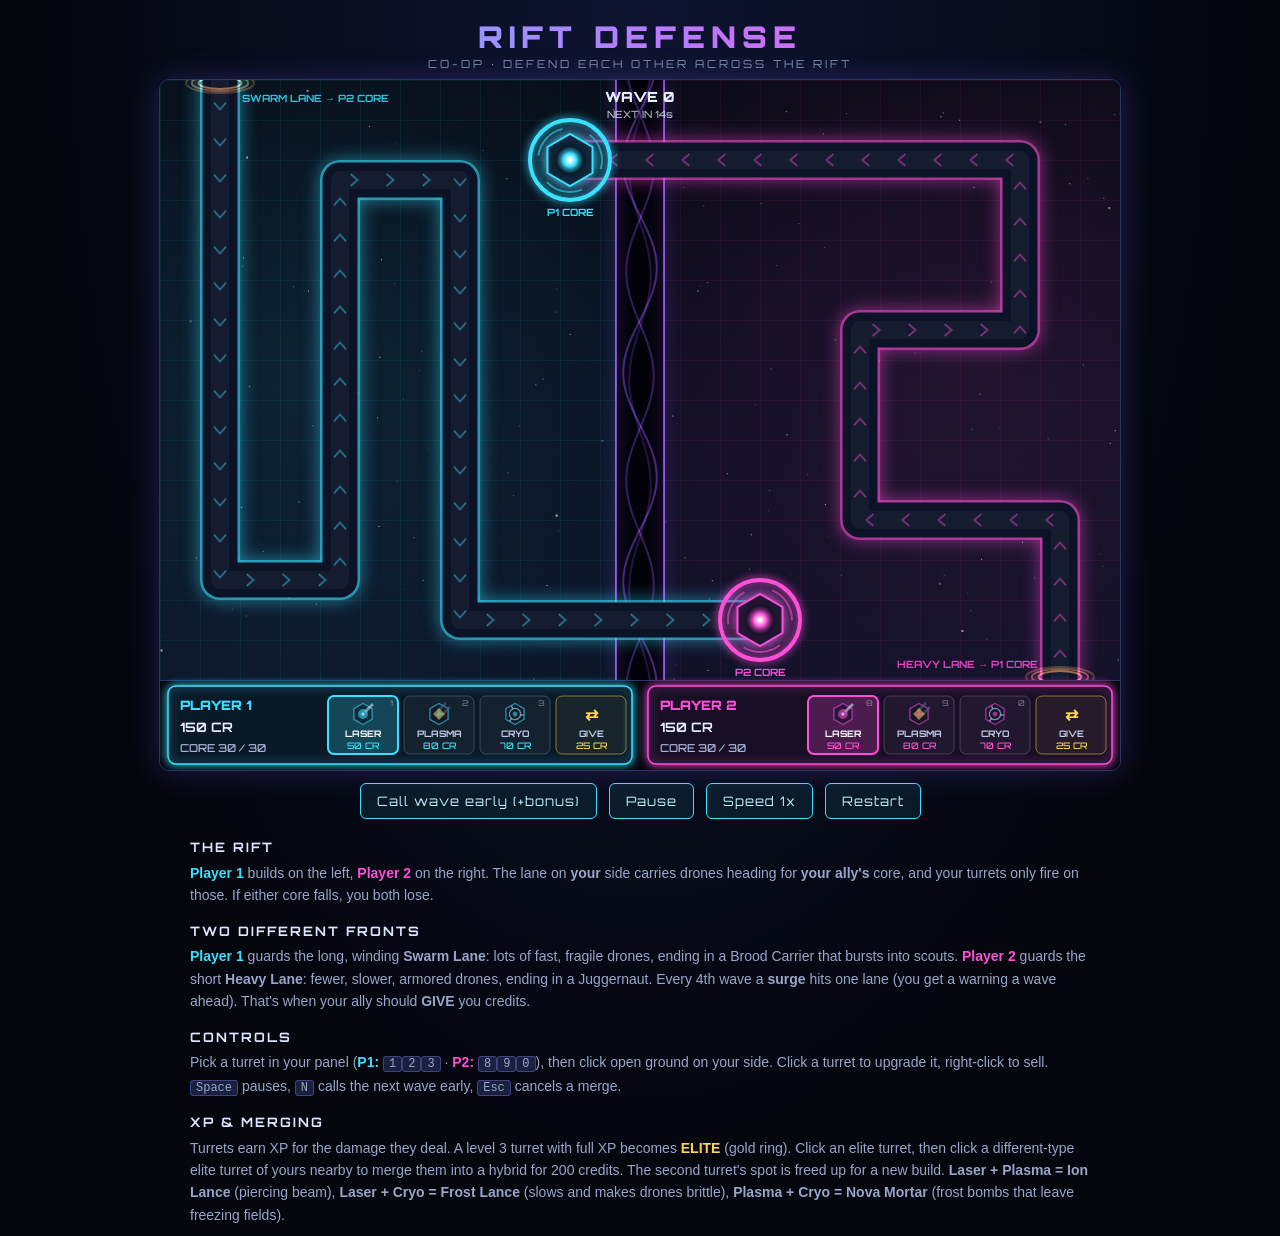
==== index.html @ a4ca843e "Add files via upload" ====
<!DOCTYPE html>
<html>
<head>
  <meta charset="utf-8">
  <meta name="viewport" content="width=device-width, initial-scale=1">
  <title>Rift Defense</title>
  <link rel="preconnect" href="https://fonts.googleapis.com">
  <link href="https://fonts.googleapis.com/css2?family=Orbitron:wght@500;700;900&display=swap" rel="stylesheet">
  <link rel="stylesheet" href="css/style.css">
</head>
<body>
  <h1>RIFT DEFENSE</h1>
  <div class="sub">CO-OP · DEFEND EACH OTHER ACROSS THE RIFT</div>
  <canvas id="game" width="960" height="690"></canvas>
  <div class="controls">
    <button id="callWave">Call wave early (+bonus)</button>
    <button id="pause">Pause</button>
    <button id="speed">Speed 1x</button>
    <button id="restart">Restart</button>
  </div>
  <div class="help">
    <h3>THE RIFT</h3>
    <span class="p1">Player 1</span> builds on the left, <span class="p2">Player 2</span> on the right.
    The lane on <b>your</b> side carries drones heading for <b>your ally's</b> core, and your turrets only fire on those.
    If either core falls, you both lose.
    <h3>TWO DIFFERENT FRONTS</h3>
    <span class="p1">Player 1</span> guards the long, winding <b>Swarm Lane</b>: lots of fast, fragile drones, ending in a Brood Carrier that bursts into scouts.
    <span class="p2">Player 2</span> guards the short <b>Heavy Lane</b>: fewer, slower, armored drones, ending in a Juggernaut.
    Every 4th wave a <b>surge</b> hits one lane (you get a warning a wave ahead). That's when your ally should <b>GIVE</b> you credits.
    <h3>CONTROLS</h3>
    Pick a turret in your panel (<span class="p1">P1:</span> <kbd>1</kbd><kbd>2</kbd><kbd>3</kbd> · <span class="p2">P2:</span> <kbd>8</kbd><kbd>9</kbd><kbd>0</kbd>),
    then click open ground on your side. Click a turret to upgrade it, right-click to sell.
    <kbd>Space</kbd> pauses, <kbd>N</kbd> calls the next wave early, <kbd>Esc</kbd> cancels a merge.
    <h3>XP &amp; MERGING</h3>
    Turrets earn XP for the damage they deal. A level 3 turret with full XP becomes <span class="gold">ELITE</span> (gold ring).
    Click an elite turret, then click a different-type elite turret of yours nearby to merge them into a hybrid for 200 credits.
    The second turret's spot is freed up for a new build.
    <b>Laser + Plasma = Ion Lance</b> (piercing beam), <b>Laser + Cryo = Frost Lance</b> (slows and makes drones brittle),
    <b>Plasma + Cryo = Nova Mortar</b> (frost bombs that leave freezing fields).
  </div>

  <!-- Order matters: later files use things defined in earlier ones -->
  <script src="js/config.js"></script>
  <script src="js/game.js"></script>
  <script src="js/render.js"></script>
  <script src="js/input.js"></script>
  <script src="js/main.js"></script>
</body>
</html>
---- css/style.css ----
body {
  background: radial-gradient(ellipse at top, #0d1430 0%, #04060d 70%);
  color: #dfe6ff; font-family: "Orbitron", sans-serif;
  text-align: center; margin: 0; padding: 12px; min-height: 100vh; box-sizing: border-box;
}
h1 {
  margin: 6px 0 2px; font-size: 30px; font-weight: 900; letter-spacing: 6px;
  background: linear-gradient(90deg, #38e1ff, #b77bff, #ff4fd8);
  -webkit-background-clip: text; background-clip: text; color: transparent;
}
.sub { font-size: 11px; letter-spacing: 3px; color: #7f8bb3; margin-bottom: 6px; }
canvas {
  display: block; margin: 8px auto; max-width: 100%;
  border: 1px solid #2a3560; border-radius: 10px; cursor: crosshair;
  box-shadow: 0 0 30px rgba(120, 90, 255, 0.25);
}
.controls button {
  font-family: "Orbitron", sans-serif; font-size: 13px; letter-spacing: 1px;
  padding: 9px 16px; margin: 4px; border-radius: 6px; cursor: pointer;
  background: rgba(56, 225, 255, 0.08); color: #bfefff; border: 1px solid #38e1ff;
}
.controls button:hover { background: rgba(56, 225, 255, 0.2); }
.help {
  max-width: 900px; margin: 10px auto 0; color: #9aa5c9; font-family: sans-serif;
  font-size: 14px; line-height: 1.6; text-align: left;
}
.help h3 { font-family: "Orbitron", sans-serif; font-size: 13px; letter-spacing: 2px; color: #dfe6ff; margin: 14px 0 4px; }
.p1 { color: #38e1ff; font-weight: bold; }
.p2 { color: #ff4fd8; font-weight: bold; }
.gold { color: #ffd34d; font-weight: bold; }
kbd { background: #1a2140; border: 1px solid #3a4680; border-radius: 3px; padding: 0 5px; font-size: 12px; }
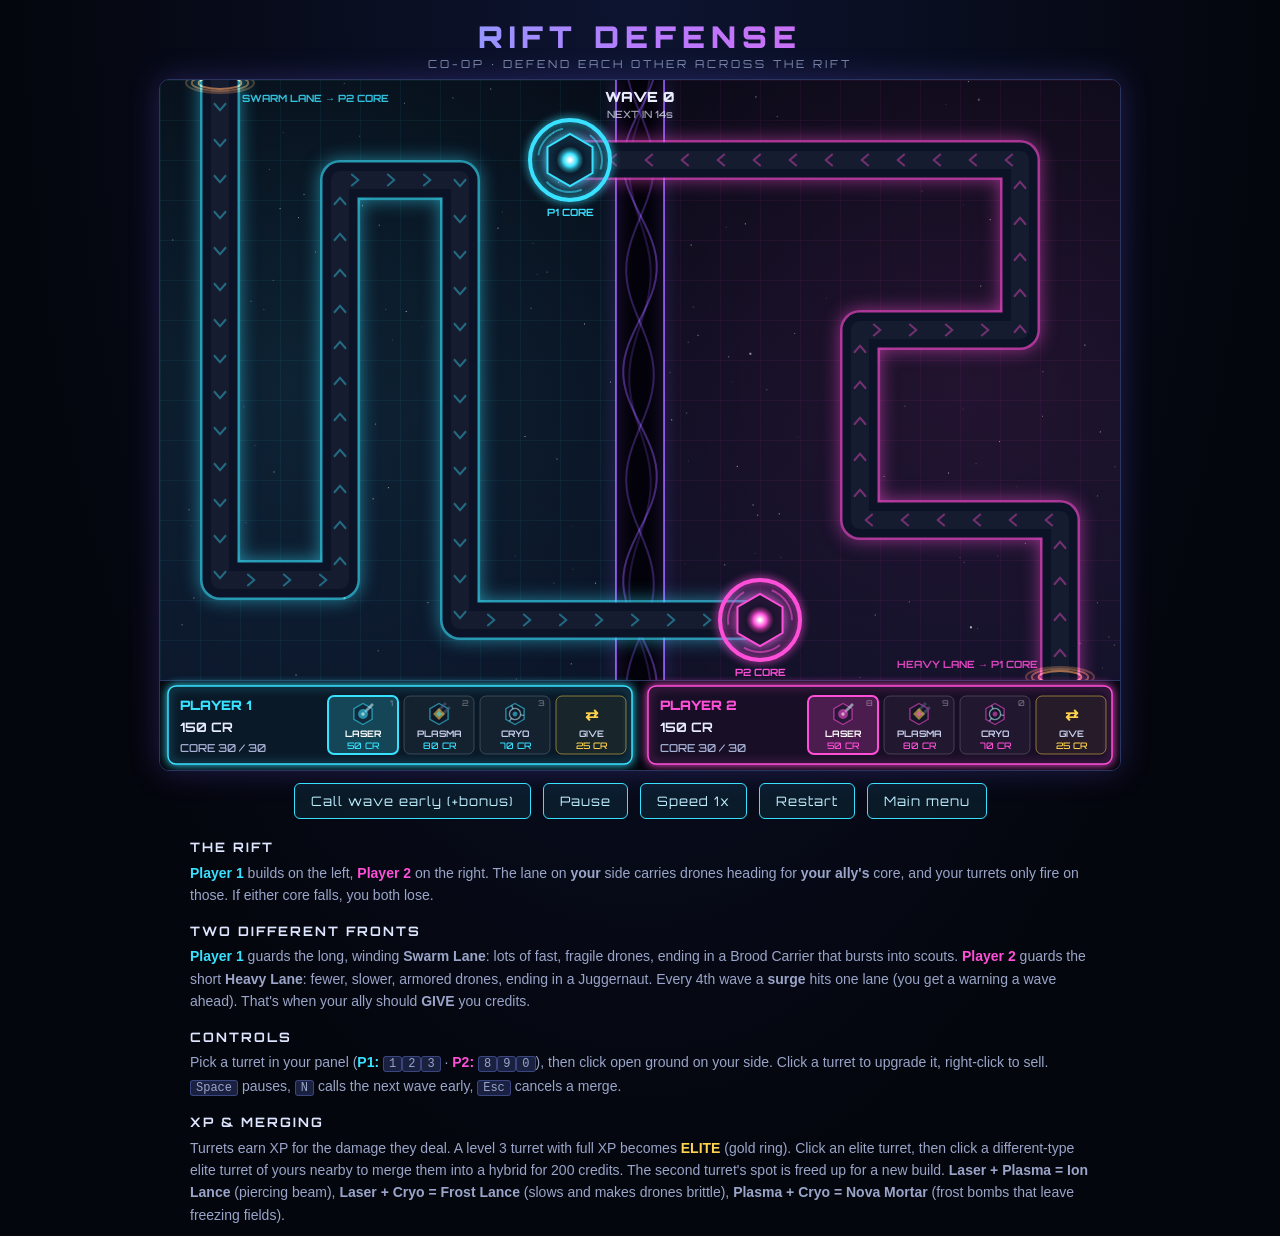
==== commit 7ee7661c: "Add title screen" ====
--- a/index.html
+++ b/index.html
@@ -17,6 +17,7 @@
     <button id="pause">Pause</button>
     <button id="speed">Speed 1x</button>
     <button id="restart">Restart</button>
+    <button id="menu">Main menu</button>
   </div>
   <div class="help">
     <h3>THE RIFT</h3>
@@ -43,6 +44,7 @@
   <script src="js/config.js"></script>
   <script src="js/game.js"></script>
   <script src="js/render.js"></script>
+  <script src="js/screens.js"></script>
   <script src="js/input.js"></script>
   <script src="js/main.js"></script>
 </body>
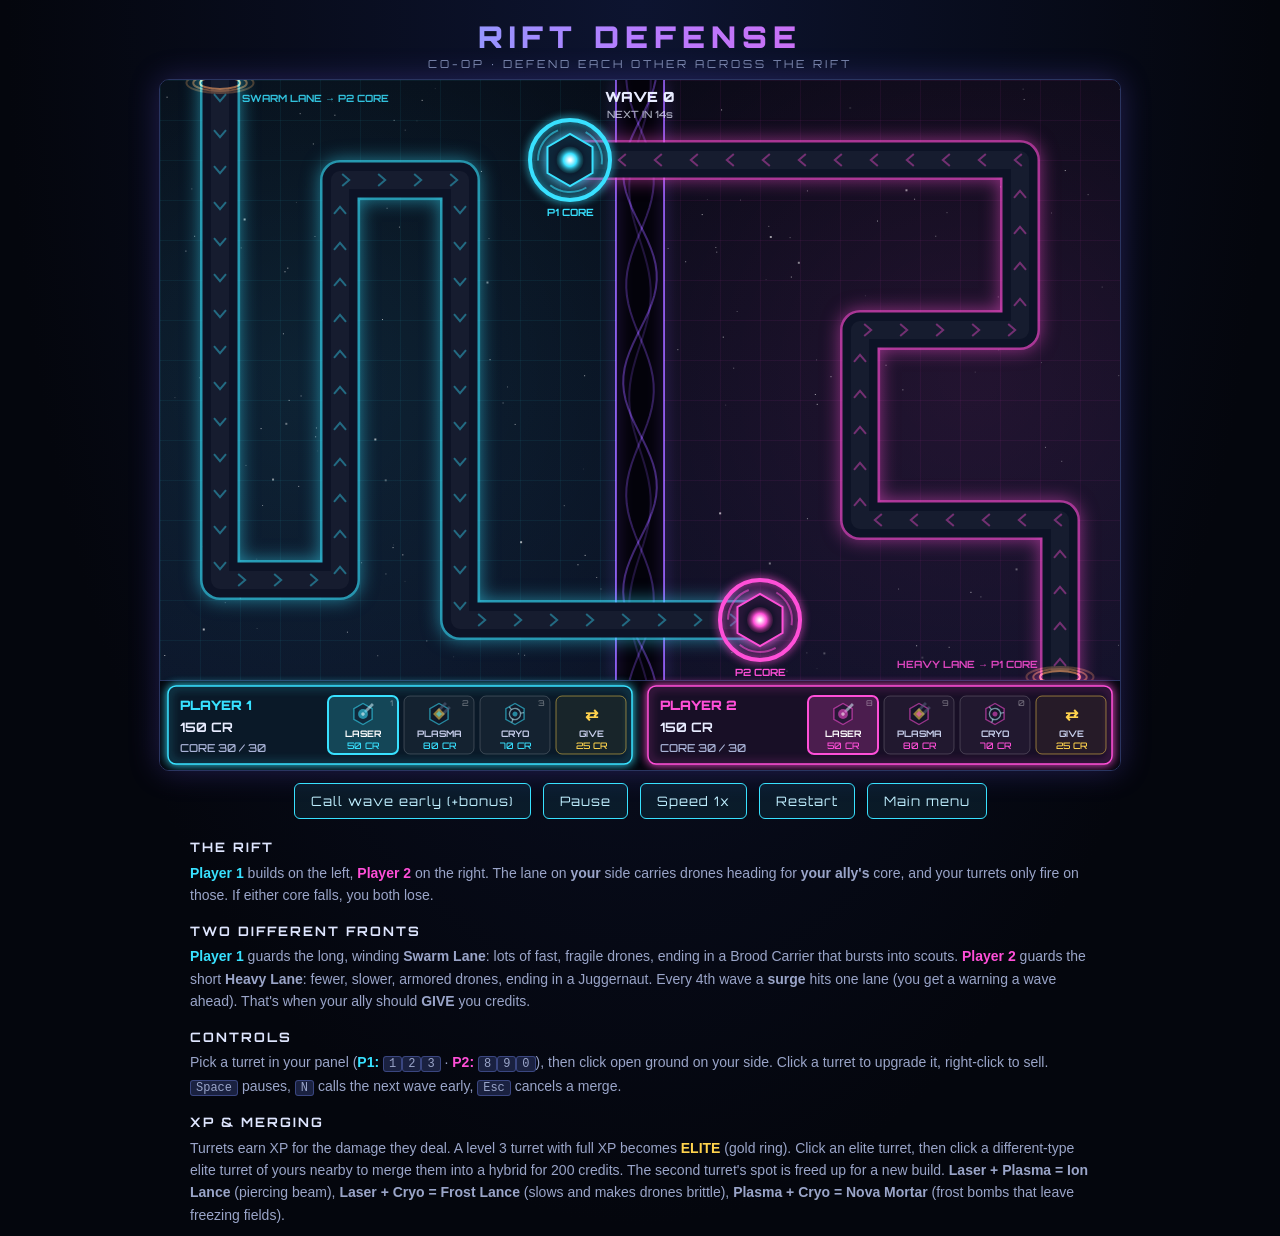
==== commit ebe3b5c2: "Add tutorial" ====
--- a/index.html
+++ b/index.html
@@ -45,6 +45,7 @@
   <script src="js/game.js"></script>
   <script src="js/render.js"></script>
   <script src="js/screens.js"></script>
+  <script src="js/tutorial.js"></script>
   <script src="js/input.js"></script>
   <script src="js/main.js"></script>
 </body>
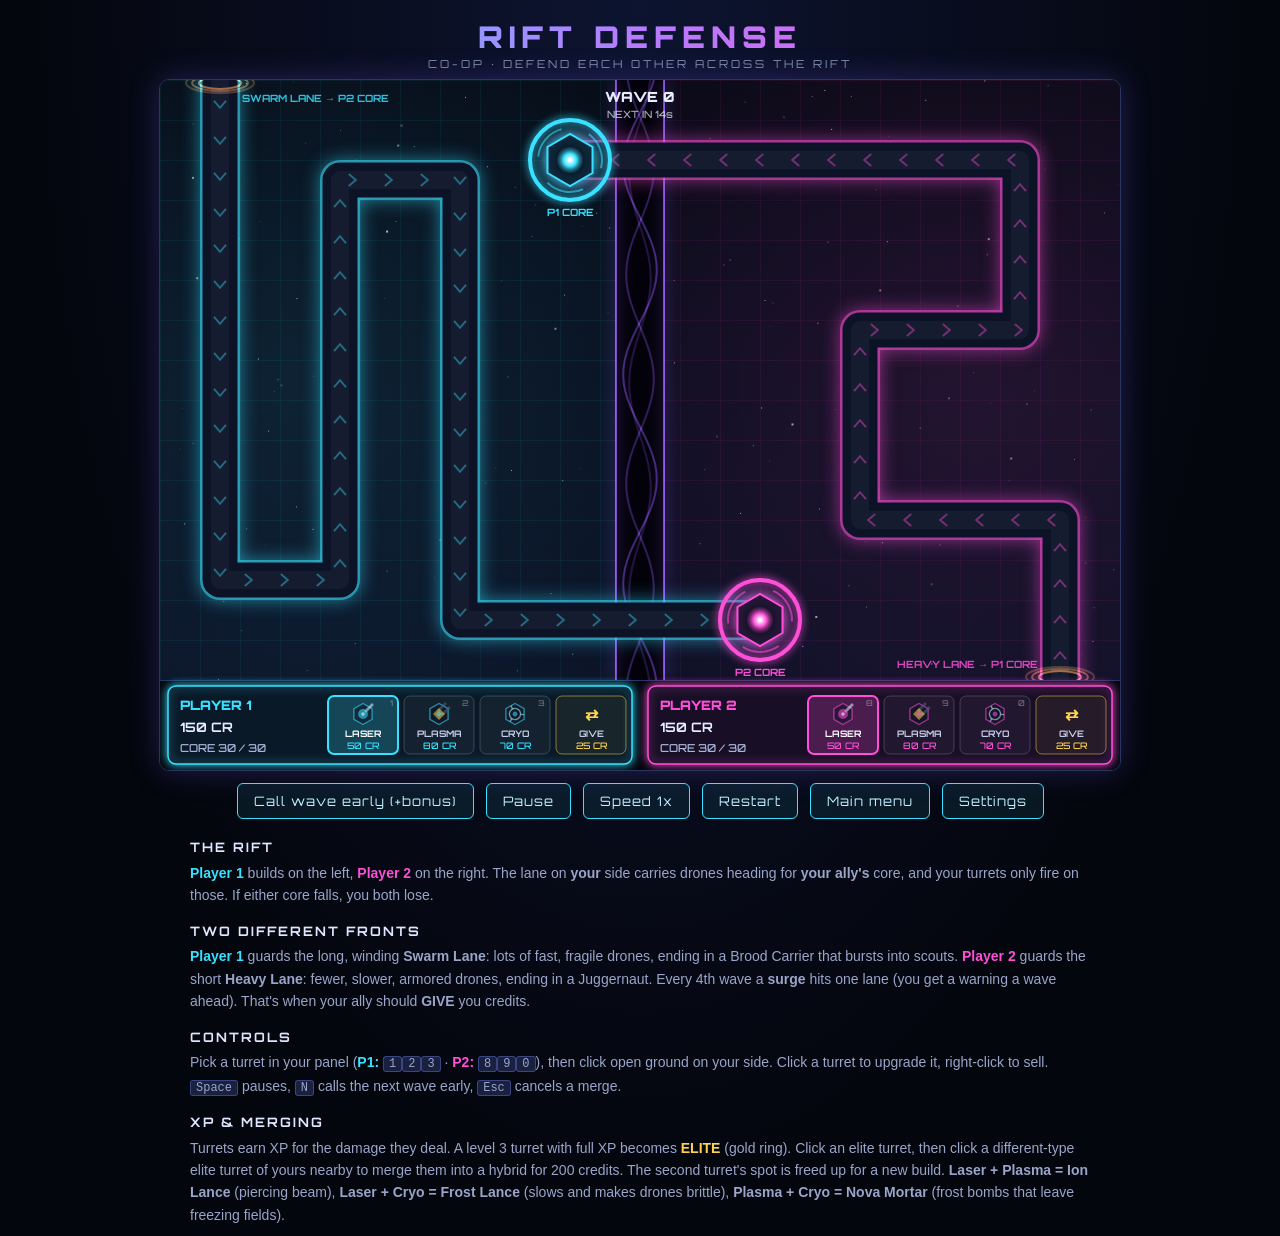
==== commit 0222f0d1: "Add audio" ====
--- a/index.html
+++ b/index.html
@@ -11,13 +11,35 @@
 <body>
   <h1>RIFT DEFENSE</h1>
   <div class="sub">CO-OP · DEFEND EACH OTHER ACROSS THE RIFT</div>
-  <canvas id="game" width="960" height="690"></canvas>
+  <div class="stage">
+    <canvas id="game" width="960" height="690"></canvas>
+    <div id="settings" class="settings" hidden>
+      <div class="settings-card">
+        <h2>SETTINGS</h2>
+        <div class="row">
+          <label for="musicVol">MUSIC</label>
+          <input type="range" id="musicVol" min="0" max="100" step="5">
+          <span class="val" id="musicVal">50%</span>
+          <button class="mute" id="musicMute">MUTE</button>
+        </div>
+        <div class="row">
+          <label for="sfxVol">SOUND FX</label>
+          <input type="range" id="sfxVol" min="0" max="100" step="5">
+          <span class="val" id="sfxVal">70%</span>
+          <button class="mute" id="sfxMute">MUTE</button>
+        </div>
+        <button class="done" id="settingsClose">DONE</button>
+        <p class="hint">Settings are saved in this browser · Esc to close</p>
+      </div>
+    </div>
+  </div>
   <div class="controls">
     <button id="callWave">Call wave early (+bonus)</button>
     <button id="pause">Pause</button>
     <button id="speed">Speed 1x</button>
     <button id="restart">Restart</button>
     <button id="menu">Main menu</button>
+    <button id="openSettings">Settings</button>
   </div>
   <div class="help">
     <h3>THE RIFT</h3>
@@ -42,6 +64,7 @@
 
   <!-- Order matters: later files use things defined in earlier ones -->
   <script src="js/config.js"></script>
+  <script src="js/audio.js"></script>
   <script src="js/game.js"></script>
   <script src="js/render.js"></script>
   <script src="js/screens.js"></script>
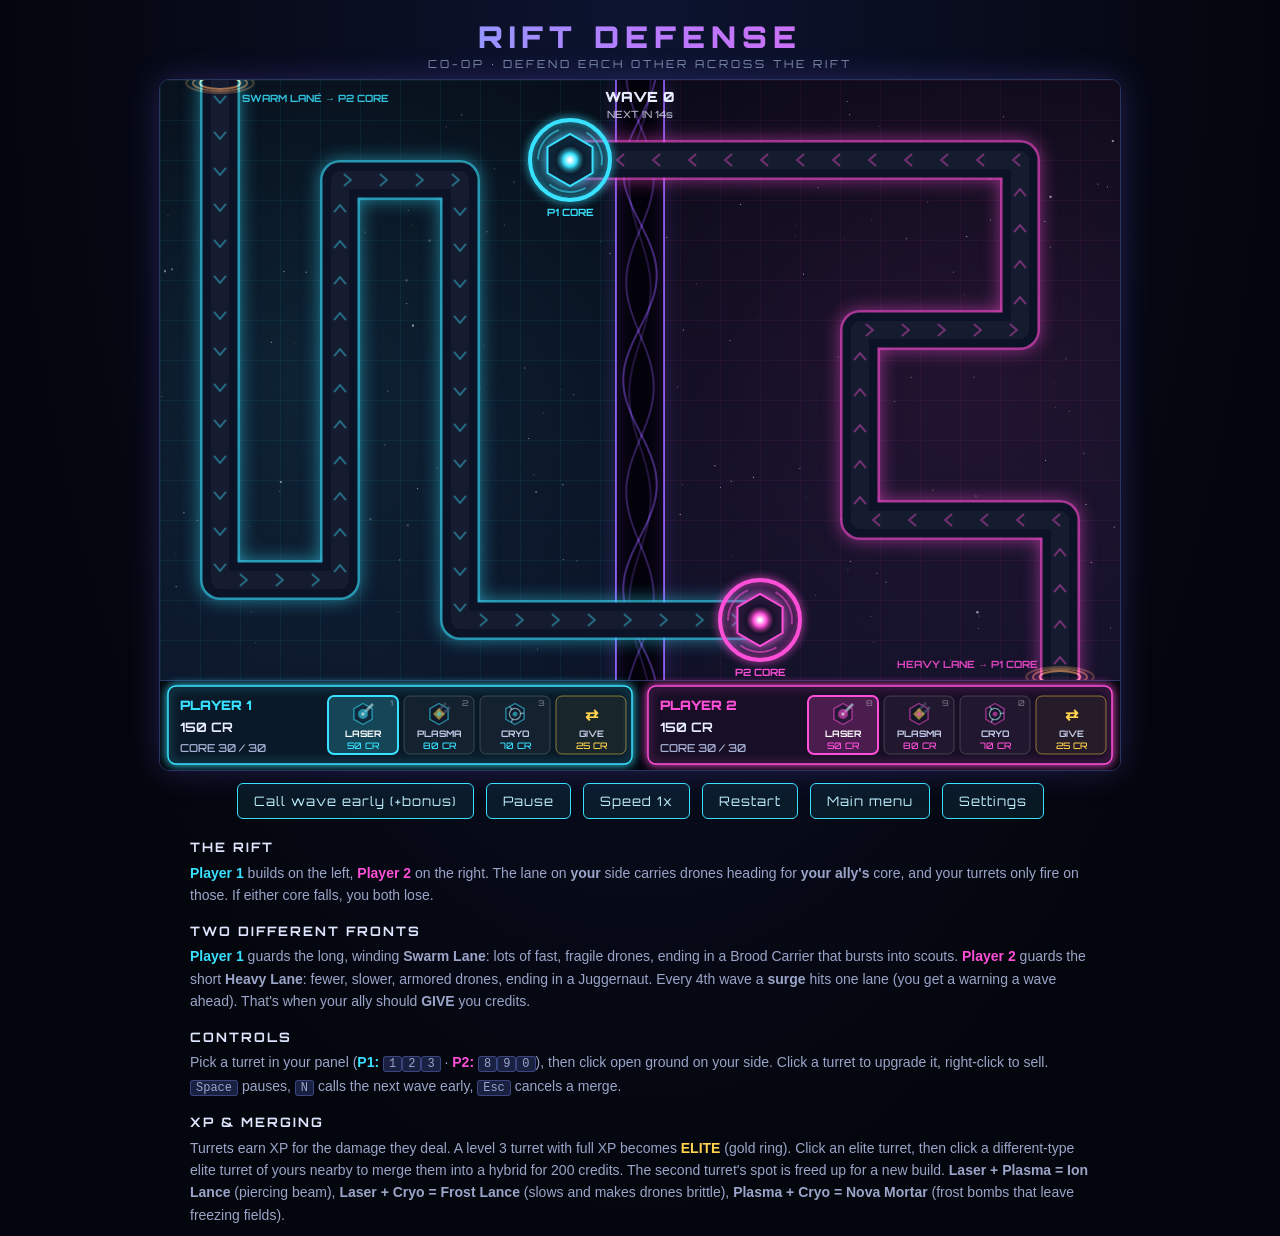
==== commit 023b8fb8: "Add difficulty settings" ====
--- a/index.html
+++ b/index.html
@@ -16,6 +16,11 @@
     <div id="settings" class="settings" hidden>
       <div class="settings-card">
         <h2>SETTINGS</h2>
+        <div class="diff">
+          <label>DIFFICULTY</label>
+          <div class="seg" id="diffSeg"></div>
+          <p class="diff-desc" id="diffDesc"></p>
+        </div>
         <div class="row">
           <label for="musicVol">MUSIC</label>
           <input type="range" id="musicVol" min="0" max="100" step="5">
@@ -69,6 +74,7 @@
   <script src="js/render.js"></script>
   <script src="js/screens.js"></script>
   <script src="js/tutorial.js"></script>
+  <script src="js/settings.js"></script>
   <script src="js/input.js"></script>
   <script src="js/main.js"></script>
 </body>
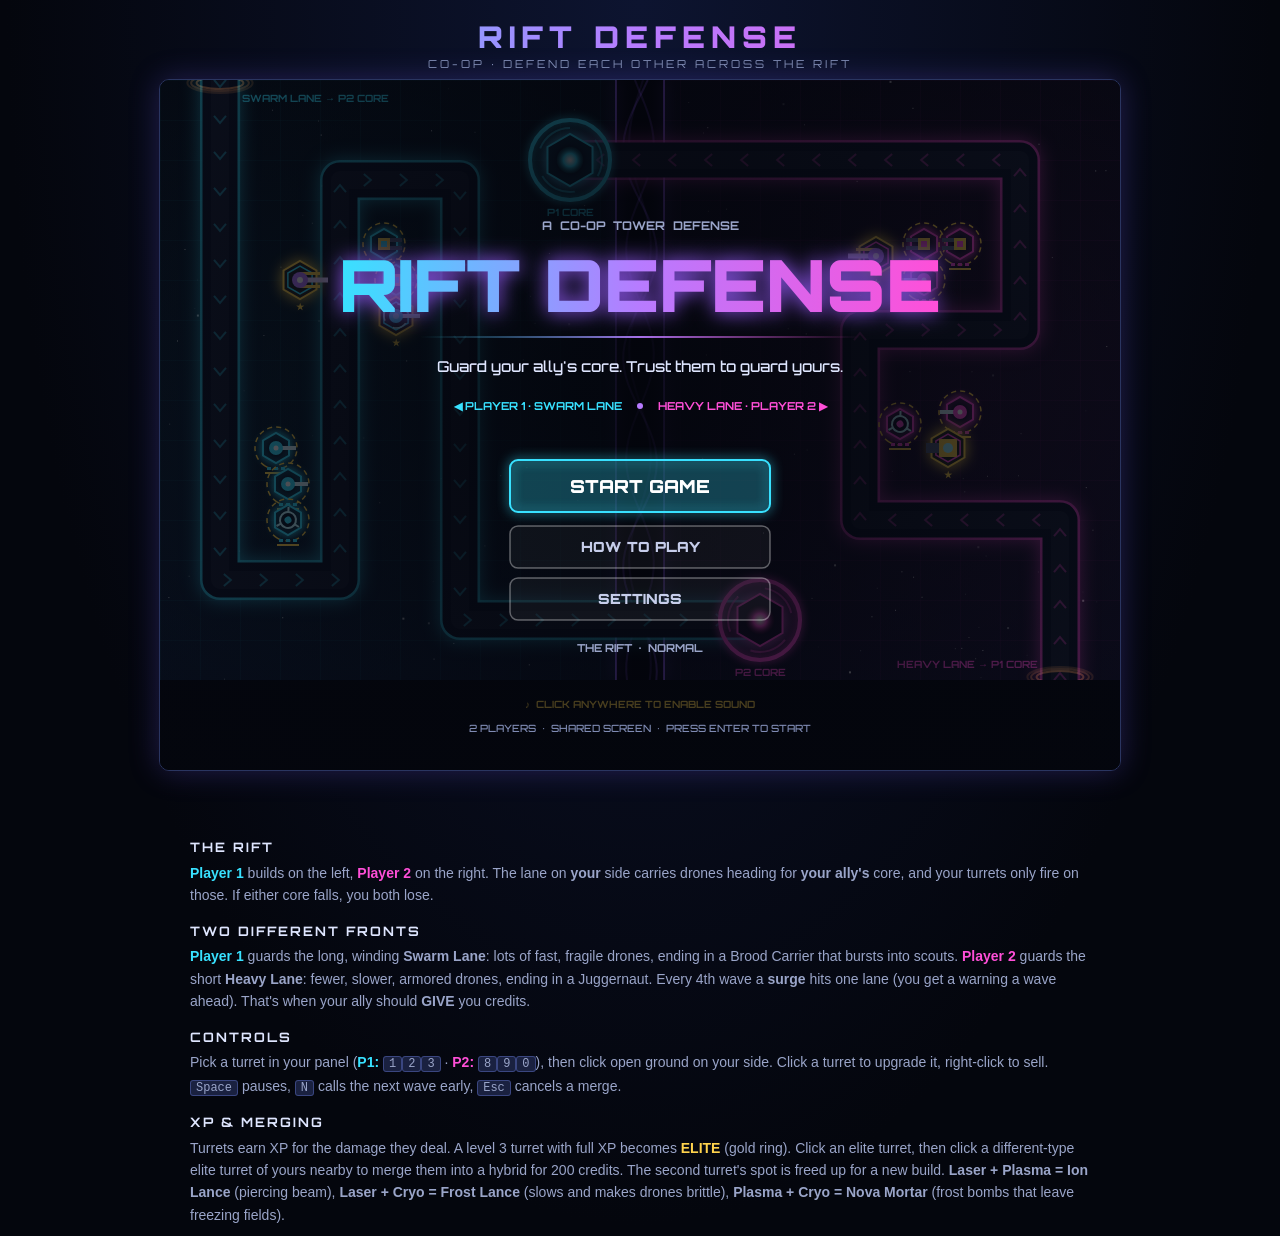
==== commit 77aa3abd: "Add files via upload" ====
--- a/index.html
+++ b/index.html
@@ -6,7 +6,7 @@
   <title>Rift Defense</title>
   <link rel="preconnect" href="https://fonts.googleapis.com">
   <link href="https://fonts.googleapis.com/css2?family=Orbitron:wght@500;700;900&display=swap" rel="stylesheet">
-  <link rel="stylesheet" href="css/style.css">
+  <link rel="stylesheet" href="css/style.css?v=0.4.0">
 </head>
 <body>
   <h1>RIFT DEFENSE</h1>
@@ -68,14 +68,15 @@
   </div>
 
   <!-- Order matters: later files use things defined in earlier ones -->
-  <script src="js/config.js"></script>
-  <script src="js/audio.js"></script>
-  <script src="js/game.js"></script>
-  <script src="js/render.js"></script>
-  <script src="js/screens.js"></script>
-  <script src="js/tutorial.js"></script>
-  <script src="js/settings.js"></script>
-  <script src="js/input.js"></script>
-  <script src="js/main.js"></script>
+  <script src="js/config.js?v=0.4.0"></script>
+  <script src="js/maps.js?v=0.4.0"></script>
+  <script src="js/audio.js?v=0.4.0"></script>
+  <script src="js/game.js?v=0.4.0"></script>
+  <script src="js/render.js?v=0.4.0"></script>
+  <script src="js/screens.js?v=0.4.0"></script>
+  <script src="js/tutorial.js?v=0.4.0"></script>
+  <script src="js/settings.js?v=0.4.0"></script>
+  <script src="js/input.js?v=0.4.0"></script>
+  <script src="js/main.js?v=0.4.0"></script>
 </body>
 </html>
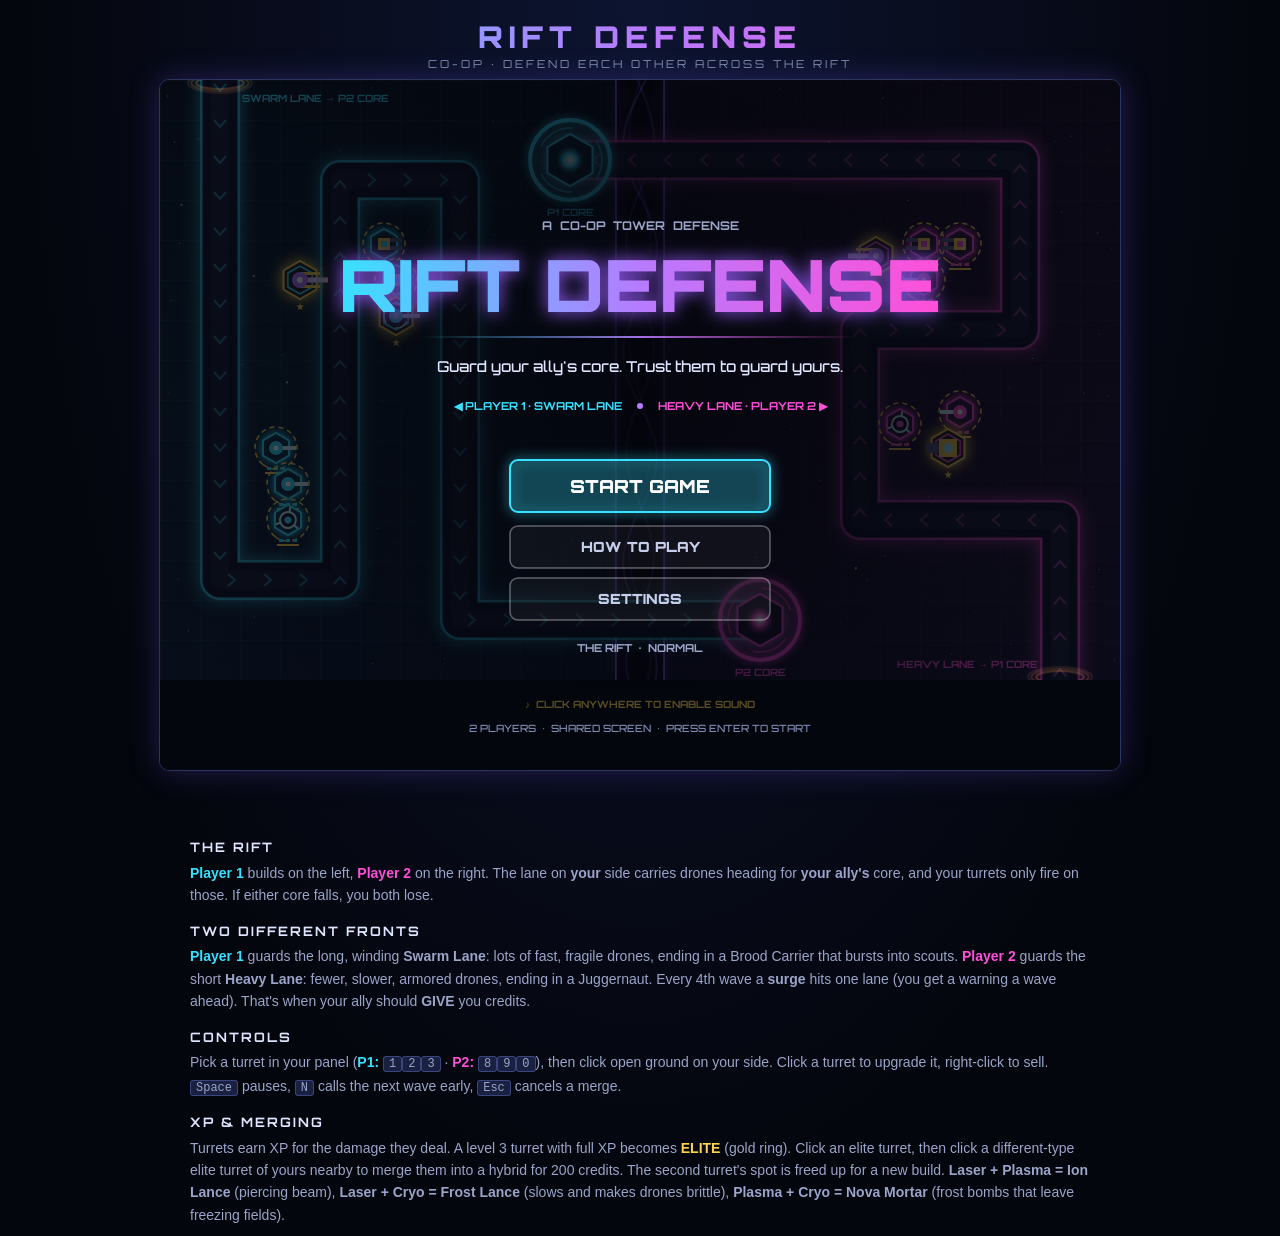
==== commit 965ab854: "Add files via upload" ====
--- a/index.html
+++ b/index.html
@@ -4,6 +4,28 @@
   <meta charset="utf-8">
   <meta name="viewport" content="width=device-width, initial-scale=1">
   <title>Rift Defense</title>
+  <script>
+    // Shows loading problems on the page itself, so a broken or partial upload is easy to spot.
+    window.addEventListener("error", function (e) {
+      var el = e.target, url = el && el !== window ? (el.src || el.href || "") : "";
+      if (el && el !== window && (!url || url.indexOf("fonts.g") >= 0)) return; // fonts are optional
+      var box = document.getElementById("load-errors");
+      if (!box) {
+        box = document.createElement("div");
+        box.id = "load-errors";
+        box.style.cssText = "position:fixed;left:12px;right:12px;bottom:12px;z-index:99;background:#3a0d14;color:#ffd6dc;" +
+          "border:1px solid #ff5a5a;border-radius:8px;padding:10px 14px;font:13px/1.6 monospace;text-align:left";
+        box.innerHTML = "<b>Something didn't load. Check these files in the repo:</b>";
+        (document.body || document.documentElement).appendChild(box);
+      }
+      var short = function (url) { return url.split("/").slice(-2).join("/").split("?")[0]; };
+      var line = document.createElement("div");
+      line.textContent = url
+        ? "• Missing file: " + short(url)
+        : "• " + e.message + (e.filename ? "  (in " + short(e.filename) + ", line " + e.lineno + ")" : "");
+      box.appendChild(line);
+    }, true);
+  </script>
   <link rel="preconnect" href="https://fonts.googleapis.com">
   <link href="https://fonts.googleapis.com/css2?family=Orbitron:wght@500;700;900&display=swap" rel="stylesheet">
   <link rel="stylesheet" href="css/style.css?v=0.4.0">
